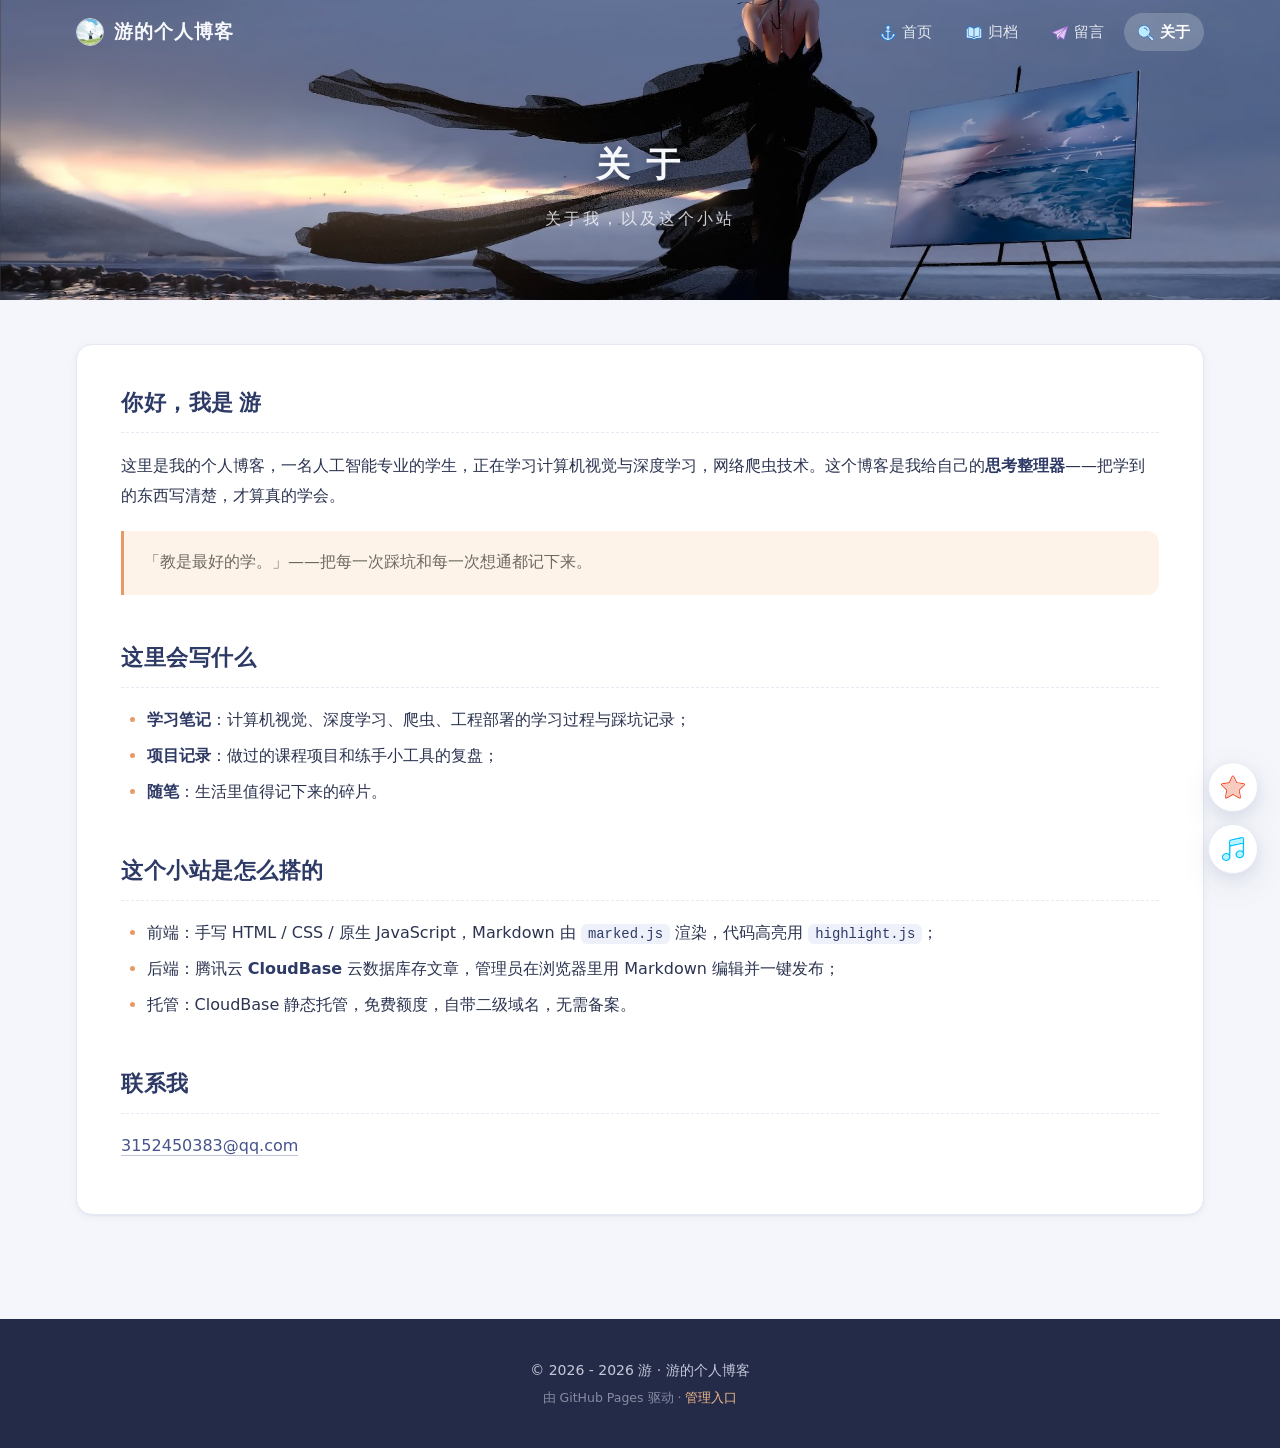
==== about.html @ ffeb5191 "切换到纯手写静态博客（CloudBase 手写版）" ====
<!DOCTYPE html>
<html lang="zh-CN">
<head>
  <meta charset="UTF-8">
  <meta name="viewport" content="width=device-width, initial-scale=1.0">
  <link rel="icon" href="assets/images/avatar.jpg" type="image/jpeg">
  <link rel="stylesheet" href="assets/css/style.css">
</head>
<body data-pagetitle="关于">

  <header class="site-nav" id="siteNav">
    <div class="nav-inner">
      <a class="brand" href="index.html">
        <img class="brand-avatar" src="assets/images/avatar.jpg" alt="">
        <span data-site="title"></span>
      </a>
      <nav class="nav-links">
        <a href="index.html" data-ico="home">首页</a>
        <a href="archive.html" data-ico="archive">归档</a>
        <a href="guestbook.html" data-ico="guestbook">留言</a>
        <a href="about.html" data-ico="about">关于</a>
      </nav>
    </div>
  </header>

  <section class="hero hero-page" data-site-bg>
    <div class="hero-mask"></div>
    <div class="hero-inner">
      <h1>关 于</h1>
      <p class="hero-subtitle">关于我，以及这个小站</p>
    </div>
  </section>

  <main class="site-shell" style="grid-template-columns: 1fr;">
    <section class="card article-card" style="padding: 38px 44px;">
      <div class="prose">
        <h2>你好，我是 <span data-site="owner"></span></h2>
        <p>这里是我的个人博客，一名人工智能专业的学生，正在学习计算机视觉与深度学习，网络爬虫技术。这个博客是我给自己的<strong>思考整理器</strong>——把学到的东西写清楚，才算真的学会。</p>
        <blockquote>
          <p>「教是最好的学。」——把每一次踩坑和每一次想通都记下来。</p>
        </blockquote>
        <h2>这里会写什么</h2>
        <ul>
          <li><strong>学习笔记</strong>：计算机视觉、深度学习、爬虫、工程部署的学习过程与踩坑记录；</li>
          <li><strong>项目记录</strong>：做过的课程项目和练手小工具的复盘；</li>
          <li><strong>随笔</strong>：生活里值得记下来的碎片。</li>
        </ul>
        <h2>这个小站是怎么搭的</h2>
        <ul>
          <li>前端：手写 HTML / CSS / 原生 JavaScript，Markdown 由 <code>marked.js</code> 渲染，代码高亮用 <code>highlight.js</code>；</li>
          <li>后端：腾讯云 <strong>CloudBase</strong> 云数据库存文章，管理员在浏览器里用 Markdown 编辑并一键发布；</li>
          <li>托管：CloudBase 静态托管，免费额度，自带二级域名，无需备案。</li>
        </ul>
        <h2>联系我</h2>
        <p><a href="mailto:3152450383@qq.com">3152450383@qq.com</a></p>
      </div>
    </section>
  </main>

  <footer class="site-footer">
    <p>© <span data-site="since"></span> - <span data-site="year"></span> <span data-site="owner"></span> · <span data-site="title"></span></p>
    <p class="footer-sub"><span data-site="footerNote"></span> · <a href="admin.html">管理入口</a></p>
  </footer>

  <script src="assets/js/config.js"></script>
  <script src="assets/js/common.js"></script>
</body>
</html>
---- assets/css/style.css ----
/* =========================================================
   游的个人博客 · 全站样式
   主题：暮色蓝紫（取自背景图：雾海、暮空、暖光）+ 暗色模式
   ========================================================= */

:root {
  --bg: #f4f6fb;
  --bg-soft: #eef1f8;
  --card: #ffffff;
  --ink: #2b3350;
  --ink-soft: #6e7896;
  --ink-faint: #a2abc7;
  --brand: #46548b;
  --brand-deep: #2e3a66;
  --accent: #e79a63;
  --accent-deep: #cf7f45;
  --accent-weak: #fdf3e8;
  --line: #e6e9f4;
  --hero-ink: #f7f8fc;
  --shadow-sm: 0 1px 2px rgba(46, 58, 102, 0.05), 0 2px 10px rgba(46, 58, 102, 0.05);
  --shadow-md: 0 4px 14px rgba(46, 58, 102, 0.08), 0 10px 34px rgba(46, 58, 102, 0.09);
  --serif: "Noto Serif SC", "Source Han Serif SC", "STZhongsong", "SimSun", Georgia, serif;
  --sans: system-ui, -apple-system, "PingFang SC", "Microsoft YaHei", "Segoe UI", sans-serif;
  --radius: 16px;
}

/* ---------------- 暗色主题 ---------------- */
html[data-theme="dark"] {
  --bg: #161a2b;
  --bg-soft: #1e2338;
  --card: #20263d;
  --ink: #dfe4f4;
  --ink-soft: #a4adc9;
  --ink-faint: #6d7694;
  --brand: #8b9cd6;
  --brand-deep: #aebcec;
  --accent: #f0a970;
  --accent-deep: #f5bd8b;
  --accent-weak: #3a2d1f;
  --line: #2c3350;
  --hero-ink: #f7f8fc;
  --shadow-sm: 0 1px 2px rgba(0, 0, 0, 0.3), 0 2px 10px rgba(0, 0, 0, 0.3);
  --shadow-md: 0 4px 14px rgba(0, 0, 0, 0.4), 0 10px 34px rgba(0, 0, 0, 0.45);
}
html[data-theme="dark"] .site-nav.solid {
  background: rgba(22, 26, 43, 0.88);
  box-shadow: 0 1px 0 var(--line), 0 6px 24px rgba(0, 0, 0, 0.35);
}
html[data-theme="dark"] .site-nav.solid .brand { color: #dfe4f4; }
html[data-theme="dark"] .site-nav.solid .nav-links a { color: #a4adc9; }
html[data-theme="dark"] .site-nav.solid .nav-links a:hover { background: var(--bg-soft); color: #fff; }
html[data-theme="dark"] .site-nav.solid .nav-links a.active { background: var(--brand); color: #fff; }
html[data-theme="dark"] input[type="text"],
html[data-theme="dark"] input[type="password"],
html[data-theme="dark"] input[type="date"],
html[data-theme="dark"] textarea,
html[data-theme="dark"] select { background: #1a1f32; color: var(--ink); }
html[data-theme="dark"] .prose code { background: #2a3152; color: #c6d0f2; }
html[data-theme="dark"] .prose th { background: #2a3152; }
html[data-theme="dark"] .editor-preview { background: #1a1f32; }
html[data-theme="dark"] .preview-head { background: #20263d; }
html[data-theme="dark"] .admin-table tr:hover td { background: #242b45; }
html[data-theme="dark"] .status-on { background: #1e332a; color: #6fcf9a; }
html[data-theme="dark"] .empty-state { background: rgba(32, 38, 61, 0.5); }
html[data-theme="dark"] .btn { background: #262d47; color: var(--ink); }
html[data-theme="dark"] .btn:hover { color: var(--brand); }
html[data-theme="dark"] .hljs { color: #d6dcf3; }

* { box-sizing: border-box; }

html { scroll-behavior: smooth; }

body {
  margin: 0;
  font-family: var(--sans);
  color: var(--ink);
  background: var(--bg);
  -webkit-font-smoothing: antialiased;
  line-height: 1.7;
}

::selection { background: #f5d9bd; color: var(--brand-deep); }

a { color: var(--brand); text-decoration: none; }
a:hover { color: var(--brand-deep); }

img { max-width: 100%; }

/* ---------------- 顶部导航 ---------------- */
.site-nav {
  position: fixed;
  top: 0; left: 0; right: 0;
  z-index: 100;
  transition: background 0.35s ease, box-shadow 0.35s ease;
}
.site-nav .nav-inner {
  max-width: 1180px;
  margin: 0 auto;
  padding: 0 26px;
  height: 64px;
  display: flex;
  align-items: center;
  justify-content: space-between;
}
.site-nav .brand {
  display: flex;
  align-items: center;
  gap: 10px;
  font-family: var(--serif);
  font-size: 19px;
  letter-spacing: 1px;
  color: var(--hero-ink);
  font-weight: 700;
}
.site-nav .brand-avatar {
  width: 28px; height: 28px;
  border-radius: 50%;
  border: 1.5px solid rgba(255, 255, 255, 0.7);
}
.site-nav .nav-links { display: flex; gap: 6px; }
.site-nav .nav-links a {
  color: rgba(247, 248, 252, 0.88);
  font-size: 14.5px;
  padding: 7px 14px;
  border-radius: 999px;
  transition: background 0.25s, color 0.25s;
  display: inline-flex;
  align-items: center;
  gap: 6px;
}
.site-nav .nav-links a .nav-ico {
  width: 16px; height: 16px;
  display: inline-block;
  flex: none;
}
.site-nav .nav-links a .nav-ico svg { width: 100%; height: 100%; display: block; }
.site-nav .nav-links a .nav-ico svg path { fill: currentColor; }
.site-nav .nav-links a:hover { background: rgba(255, 255, 255, 0.14); color: #fff; }
.site-nav .nav-links a.active { background: rgba(255, 255, 255, 0.2); color: #fff; font-weight: 600; }

.site-nav.solid {
  background: rgba(255, 255, 255, 0.86);
  backdrop-filter: blur(14px);
  -webkit-backdrop-filter: blur(14px);
  box-shadow: 0 1px 0 var(--line), 0 6px 24px rgba(46, 58, 102, 0.07);
}
.site-nav.solid .brand { color: var(--brand-deep); }
.site-nav.solid .brand-avatar { border-color: var(--line); }
.site-nav.solid .nav-links a { color: var(--ink-soft); }
.site-nav.solid .nav-links a:hover { background: var(--bg-soft); color: var(--brand-deep); }
.site-nav.solid .nav-links a.active { background: var(--brand); color: #fff; }

/* ---------------- Hero ---------------- */
.hero {
  position: relative;
  display: grid;
  place-items: center;
  background-size: cover;
  background-position: center;
  color: var(--hero-ink);
}
.hero-mask {
  position: absolute; inset: 0;
  background: linear-gradient(180deg, rgba(23, 29, 51, 0.32) 0%, rgba(23, 29, 51, 0.5) 55%, rgba(23, 29, 51, 0.74) 100%);
}
.hero > * { position: relative; }

.hero-home { min-height: 540px; height: 74vh; }
.hero-content {
  text-align: center;
  padding: 0 24px;
  animation: rise 0.9s ease both;
}
.hero-avatar {
  width: 112px; height: 112px;
  border-radius: 50%;
  border: 3px solid rgba(255, 255, 255, 0.85);
  box-shadow: 0 0 0 8px rgba(255, 255, 255, 0.14), 0 14px 34px rgba(10, 14, 32, 0.45);
  margin-bottom: 22px;
}
.hero-title {
  font-family: var(--serif);
  font-size: 46px;
  letter-spacing: 6px;
  margin: 0 0 12px;
  text-shadow: 0 2px 18px rgba(10, 14, 32, 0.5);
}
.hero-subtitle {
  margin: 0;
  font-size: 15.5px;
  letter-spacing: 3px;
  color: rgba(247, 248, 252, 0.82);
}
.hero-divider {
  width: 58px; height: 3px;
  border-radius: 3px;
  background: var(--accent);
  margin: 22px auto 16px;
}
.hero-slogan {
  margin: 0;
  font-family: var(--serif);
  font-size: 15px;
  color: rgba(247, 248, 252, 0.75);
  letter-spacing: 1px;
}
.hero-scroll {
  position: absolute;
  bottom: 26px; left: 50%;
  transform: translateX(-50%);
  width: 38px; height: 38px;
  border-radius: 50%;
  border: 1.5px solid rgba(255, 255, 255, 0.55);
  color: rgba(255, 255, 255, 0.85);
  display: grid; place-items: center;
  font-size: 15px;
  animation: bob 2.2s ease-in-out infinite;
}

/* 子页 hero */
.hero-page { min-height: 300px; padding: 96px 24px 54px; }
.hero-page .hero-inner { text-align: center; max-width: 860px; animation: rise 0.9s ease both; }
.hero-page h1 {
  font-family: var(--serif);
  font-size: 34px;
  letter-spacing: 4px;
  margin: 0 0 12px;
  text-shadow: 0 2px 14px rgba(10, 14, 32, 0.5);
}
.hero-page .hero-meta {
  display: flex;
  flex-wrap: wrap;
  gap: 8px 10px;
  justify-content: center;
  align-items: center;
  font-size: 13.5px;
  color: rgba(247, 248, 252, 0.85);
}
.hero-page .hero-meta .dot { opacity: 0.55; }
.hero-page .hero-meta .cat-chip {
  background: rgba(255, 255, 255, 0.16);
  border: 1px solid rgba(255, 255, 255, 0.25);
  color: #fff;
  padding: 2px 12px;
  border-radius: 999px;
  font-size: 12.5px;
}
.hero-page .hero-tags { display: flex; gap: 8px; justify-content: center; flex-wrap: wrap; margin-top: 10px; }
.hero-page .hero-tags .tag-chip {
  background: rgba(255, 255, 255, 0.12);
  border: 1px solid rgba(255, 255, 255, 0.22);
  color: rgba(255, 255, 255, 0.92);
}

@keyframes rise {
  from { opacity: 0; transform: translateY(18px); }
  to { opacity: 1; transform: none; }
}
@keyframes bob {
  0%, 100% { transform: translate(-50%, 0); }
  50% { transform: translate(-50%, 7px); }
}

/* ---------------- 分栏骨架 ---------------- */
.site-shell {
  max-width: 1180px;
  margin: 0 auto;
  padding: 44px 26px 84px;
  display: grid;
  grid-template-columns: 296px 1fr;
  gap: 32px;
  align-items: start;
}

/* ---------------- 侧栏 ---------------- */
.sidebar {
  position: sticky;
  top: 88px;
  display: flex;
  flex-direction: column;
  gap: 20px;
}

.card {
  background: var(--card);
  border: 1px solid var(--line);
  border-radius: var(--radius);
  box-shadow: var(--shadow-sm);
}

.profile-card { text-align: center; padding: 28px 22px 20px; }
.profile-avatar {
  width: 86px; height: 86px;
  border-radius: 50%;
  border: 3px solid #fff;
  outline: 1px solid var(--line);
  box-shadow: var(--shadow-sm);
  margin-bottom: 12px;
}
.profile-name {
  font-family: var(--serif);
  font-size: 20px;
  margin: 0 0 4px;
  letter-spacing: 2px;
}
.profile-slogan { margin: 0; color: var(--ink-soft); font-size: 13px; }
.profile-stats {
  display: grid;
  grid-template-columns: repeat(3, 1fr);
  margin-top: 18px;
  padding-top: 16px;
  border-top: 1px solid var(--line);
}
.profile-stats div { display: flex; flex-direction: column; gap: 2px; }
.profile-stats b {
  font-family: var(--serif);
  font-size: 20px;
  color: var(--brand);
}
.profile-stats span { font-size: 12px; color: var(--ink-faint); }

.side-block { padding: 20px 22px; }
.side-title {
  margin: 0 0 14px;
  font-size: 13.5px;
  letter-spacing: 3px;
  color: var(--ink-soft);
  font-weight: 600;
  display: flex;
  align-items: center;
  gap: 8px;
}
.side-title::before {
  content: "";
  width: 6px; height: 6px;
  border-radius: 50%;
  background: var(--accent);
}

.side-cats { list-style: none; margin: 0; padding: 0; }
.side-cats li { margin: 2px 0; }
.side-cats button {
  all: unset;
  cursor: pointer;
  display: flex;
  justify-content: space-between;
  align-items: center;
  width: 100%;
  padding: 7px 10px;
  border-radius: 9px;
  font-size: 14px;
  color: var(--ink);
  transition: background 0.2s, padding-left 0.2s;
}
.side-cats button:hover { background: var(--bg-soft); padding-left: 15px; }
.side-cats button.active { background: var(--brand); color: #fff; padding-left: 15px; }
.side-cats button.active .cnt { background: rgba(255, 255, 255, 0.22); color: #fff; }
.side-cats .cnt {
  font-size: 12px;
  color: var(--ink-faint);
  background: var(--bg-soft);
  border-radius: 999px;
  padding: 1px 9px;
}

.side-tags { display: flex; flex-wrap: wrap; gap: 8px; }
.side-tags button {
  all: unset;
  cursor: pointer;
  font-size: 12.5px;
  color: var(--ink-soft);
  background: var(--bg-soft);
  padding: 3px 11px;
  border-radius: 999px;
  transition: all 0.2s;
}
.side-tags button:hover { background: var(--accent-weak); color: var(--accent-deep); }
.side-tags button.active { background: var(--accent); color: #fff; }

.side-recent { list-style: none; margin: 0; padding: 0; }
.side-recent li { padding: 7px 0; border-bottom: 1px dashed var(--line); }
.side-recent li:last-child { border-bottom: none; }
.side-recent a {
  display: block;
  font-size: 13.5px;
  color: var(--ink);
  overflow: hidden;
  text-overflow: ellipsis;
  white-space: nowrap;
}
.side-recent a:hover { color: var(--brand); }
.side-recent time { font-size: 12px; color: var(--ink-faint); }

/* ---------------- 内容区：文章卡片 ---------------- */
.content { min-width: 0; }

.filter-bar { display: flex; flex-wrap: wrap; gap: 9px; margin-bottom: 22px; }
.filter-bar button {
  all: unset;
  cursor: pointer;
  font-size: 13.5px;
  color: var(--ink-soft);
  background: var(--card);
  border: 1px solid var(--line);
  padding: 6px 16px;
  border-radius: 999px;
  box-shadow: var(--shadow-sm);
  transition: all 0.2s;
}
.filter-bar button:hover { color: var(--brand); border-color: var(--brand); }
.filter-bar button.active { background: var(--brand); border-color: var(--brand); color: #fff; }

.post-list { display: flex; flex-direction: column; gap: 20px; }

.post-card {
  background: var(--card);
  border: 1px solid var(--line);
  border-radius: var(--radius);
  box-shadow: var(--shadow-sm);
  padding: 24px 28px;
  transition: transform 0.25s ease, box-shadow 0.25s ease;
}
.post-card:hover { transform: translateY(-3px); box-shadow: var(--shadow-md); }

.post-meta {
  display: flex;
  align-items: center;
  flex-wrap: wrap;
  gap: 8px;
  font-size: 12.5px;
  color: var(--ink-faint);
}
.post-meta .dot { opacity: 0.6; }
.cat-chip {
  background: var(--accent-weak);
  color: var(--accent-deep);
  padding: 1px 11px;
  border-radius: 999px;
  font-size: 12px;
}
.post-title {
  font-family: var(--serif);
  font-size: 21px;
  margin: 10px 0 8px;
  letter-spacing: 0.5px;
}
.post-title a {
  color: var(--ink);
  background-image: linear-gradient(var(--accent), var(--accent));
  background-repeat: no-repeat;
  background-position: 0 100%;
  background-size: 0 2px;
  transition: background-size 0.3s, color 0.3s;
  padding-bottom: 2px;
}
.post-card:hover .post-title a { color: var(--brand-deep); background-size: 100% 2px; }
.post-summary {
  margin: 0 0 14px;
  color: var(--ink-soft);
  font-size: 14.5px;
  display: -webkit-box;
  -webkit-line-clamp: 2;
  -webkit-box-orient: vertical;
  overflow: hidden;
}
.post-foot { display: flex; justify-content: space-between; align-items: center; gap: 12px; flex-wrap: wrap; }
.post-tags { display: flex; flex-wrap: wrap; gap: 8px; }
.tag-chip {
  font-size: 12px;
  color: var(--ink-soft);
  background: var(--bg-soft);
  padding: 2px 10px;
  border-radius: 999px;
}
.tag-chip:hover { background: var(--accent-weak); color: var(--accent-deep); }
.read-more {
  font-size: 13.5px;
  color: var(--accent-deep);
  white-space: nowrap;
}
.read-more:hover { color: var(--accent); }

.empty-state {
  border: 1.5px dashed var(--line);
  border-radius: var(--radius);
  padding: 60px 20px;
  text-align: center;
  color: var(--ink-soft);
  background: rgba(255, 255, 255, 0.6);
}
.empty-hint { font-size: 13px; color: var(--ink-faint); }

.data-source { text-align: center; color: var(--ink-faint); font-size: 12.5px; margin-top: 18px; }

/* ---------------- 文章页 ---------------- */
.shell-article {
  max-width: 1180px;
  margin: 0 auto;
  padding: 40px 26px 84px;
  display: grid;
  grid-template-columns: 1fr 256px;
  gap: 32px;
  align-items: start;
}
.article-card { padding: 38px 44px 34px; min-width: 0; }

.prose { line-height: 1.9; color: var(--ink); overflow-wrap: break-word; }
.prose > *:first-child { margin-top: 0; }
.prose h1, .prose h2, .prose h3, .prose h4 {
  font-family: var(--serif);
  letter-spacing: 0.5px;
  color: var(--brand-deep);
  scroll-margin-top: 92px;
}
.prose h1 { font-size: 26px; margin: 1.6em 0 0.8em; }
.prose h2 {
  font-size: 21.5px;
  margin: 2em 0 0.8em;
  padding-bottom: 0.4em;
  border-bottom: 1px dashed var(--line);
}
.prose h3 { font-size: 18px; margin: 1.6em 0 0.6em; }
.prose h3::before {
  content: "";
  display: inline-block;
  width: 5px; height: 15px;
  border-radius: 3px;
  background: var(--accent);
  margin-right: 10px;
  vertical-align: -2px;
}
.prose p { margin: 0.9em 0; }
.prose ul, .prose ol { padding-left: 1.6em; margin: 0.9em 0; }
.prose li { margin: 0.35em 0; }
.prose li::marker { color: var(--accent); }
.prose blockquote {
  margin: 1.2em 0;
  padding: 12px 20px;
  background: var(--accent-weak);
  border-left: 3px solid var(--accent);
  border-radius: 0 12px 12px 0;
  color: #6d6a63;
}
.prose blockquote p { margin: 0.3em 0; }
.prose code {
  background: #eef1fa;
  color: var(--brand-deep);
  padding: 2px 7px;
  border-radius: 6px;
  font-size: 0.87em;
  font-family: "JetBrains Mono", Consolas, "Courier New", monospace;
}
.prose pre {
  background: #252c49;
  border-radius: 12px;
  padding: 18px 20px;
  overflow: auto;
  margin: 1.3em 0;
  box-shadow: var(--shadow-sm);
}
.prose pre code {
  background: transparent;
  color: #d6dcf3;
  padding: 0;
  font-size: 13.5px;
  line-height: 1.75;
}
.prose .table-wrap { overflow: auto; margin: 1.3em 0; border-radius: 10px; border: 1px solid var(--line); }
.prose table { border-collapse: collapse; width: 100%; font-size: 14px; }
.prose th {
  background: #f2f4fb;
  color: var(--brand-deep);
  text-align: left;
  padding: 10px 14px;
  border-bottom: 1px solid var(--line);
  white-space: nowrap;
}
.prose td { padding: 9px 14px; border-bottom: 1px solid var(--line); }
.prose tr:last-child td { border-bottom: none; }
.prose img { border-radius: 10px; margin: 0.6em 0; box-shadow: var(--shadow-sm); }
.prose hr { border: none; height: 1px; background: var(--line); margin: 2.2em 0; }
.prose a { border-bottom: 1px solid rgba(70, 84, 139, 0.35); }
.prose strong { color: var(--brand-deep); }

/* 代码高亮（暮色主题） */
.hljs { color: #d6dcf3; background: transparent; }
.hljs-comment, .hljs-quote { color: #7683ad; font-style: italic; }
.hljs-keyword, .hljs-selector-tag, .hljs-selector-id { color: #c792ea; }
.hljs-string, .hljs-regexp, .hljs-addition { color: #b5d99c; }
.hljs-number, .hljs-literal, .hljs-meta { color: #f0a97e; }
.hljs-title, .hljs-name, .hljs-section, .hljs-type { color: #8ab4ff; }
.hljs-attr, .hljs-attribute, .hljs-variable, .hljs-template-variable, .hljs-selector-class { color: #ffd28a; }
.hljs-built_in, .hljs-builtin-name, .hljs-symbol { color: #86d3c8; }
.hljs-deletion { color: #ff8f8f; }

/* 目录 */
.toc-sidebar { position: sticky; top: 88px; }
.toc { padding: 18px 14px; max-height: calc(100vh - 200px); overflow: auto; }
.toc-title {
  font-size: 13px;
  letter-spacing: 3px;
  color: var(--ink-soft);
  margin: 0 0 10px;
  font-weight: 600;
}
.toc a {
  display: block;
  font-size: 13px;
  color: var(--ink-soft);
  padding: 5px 10px;
  border-left: 2px solid transparent;
  transition: all 0.2s;
}
.toc a.lv3 { padding-left: 24px; }
.toc a:hover { color: var(--brand); }
.toc a.active {
  color: var(--brand-deep);
  border-left-color: var(--accent);
  background: linear-gradient(90deg, var(--accent-weak), transparent);
  font-weight: 600;
}

/* 上一篇 / 下一篇 */
.post-nav {
  display: grid;
  grid-template-columns: 1fr 1fr;
  gap: 14px;
  margin-top: 30px;
  padding-top: 24px;
  border-top: 1px solid var(--line);
}
.post-nav a {
  border: 1px solid var(--line);
  border-radius: 12px;
  padding: 12px 16px;
  font-size: 13.5px;
  color: var(--ink-soft);
  transition: all 0.2s;
  overflow: hidden;
  text-overflow: ellipsis;
  white-space: nowrap;
}
.post-nav a:hover { border-color: var(--brand); color: var(--brand-deep); box-shadow: var(--shadow-sm); }
.post-nav a .dir { display: block; font-size: 12px; color: var(--ink-faint); margin-bottom: 3px; }
.post-nav a.next { text-align: right; }

/* ---------------- 归档页 ---------------- */
.timeline { position: relative; padding-left: 26px; }
.timeline::before {
  content: "";
  position: absolute;
  left: 6px; top: 8px; bottom: 8px;
  width: 2px;
  background: linear-gradient(var(--accent), var(--line));
  border-radius: 2px;
}
.timeline-year {
  font-family: var(--serif);
  font-size: 24px;
  color: var(--brand-deep);
  margin: 34px 0 14px;
  display: flex;
  align-items: center;
  gap: 10px;
}
.timeline-year::before {
  content: "";
  width: 10px; height: 10px;
  border-radius: 50%;
  background: var(--accent);
  box-shadow: 0 0 0 4px var(--accent-weak);
}
.timeline-year .y-cnt { font-size: 13px; color: var(--ink-faint); font-family: var(--sans); }
.tl-item {
  position: relative;
  padding: 9px 0 9px 6px;
  display: flex;
  align-items: baseline;
  gap: 16px;
}
.tl-item::before {
  content: "";
  position: absolute;
  left: -25px; top: 50%;
  transform: translateY(-50%);
  width: 7px; height: 7px;
  border-radius: 50%;
  background: #c9d1ea;
  transition: background 0.2s;
}
.tl-item:hover::before { background: var(--accent); }
.tl-item time { font-size: 13px; color: var(--ink-faint); min-width: 86px; }
.tl-item a {
  color: var(--ink);
  font-size: 15px;
  overflow: hidden;
  text-overflow: ellipsis;
  white-space: nowrap;
}
.tl-item a:hover { color: var(--brand); }

/* ---------------- 页脚 ---------------- */
.site-footer {
  background: #242b49;
  color: rgba(233, 236, 248, 0.82);
  text-align: center;
  padding: 36px 20px;
  font-size: 14px;
  margin-top: 20px;
}
.site-footer p { margin: 4px 0; }
.site-footer a { color: #f0b98a; }
.site-footer a:hover { color: #ffd7ae; }
.footer-sub { font-size: 12.5px; color: rgba(233, 236, 248, 0.5); }

/* ---------------- 管理后台 ---------------- */
.gate-card { max-width: 430px; margin: 64px auto; padding: 34px 34px 30px; }
.gate-card h2 { font-family: var(--serif); margin: 0 0 6px; }
.gate-hint { color: var(--ink-soft); font-size: 13.5px; margin: 0 0 20px; }
.gate-card label, .editor-form label, .editor-actions-label { display: block; font-size: 13px; color: var(--ink-soft); margin: 12px 0 4px; }

input[type="text"], input[type="password"], input[type="date"], textarea, select {
  width: 100%;
  padding: 10px 13px;
  border: 1px solid var(--line);
  border-radius: 10px;
  font-size: 14px;
  font-family: var(--sans);
  color: var(--ink);
  background: #fbfcff;
  transition: border 0.2s, box-shadow 0.2s;
}
input:focus, textarea:focus {
  outline: none;
  border-color: var(--brand);
  box-shadow: 0 0 0 3px rgba(70, 84, 139, 0.12);
}
textarea { resize: vertical; line-height: 1.7; }

.btn {
  all: unset;
  cursor: pointer;
  display: inline-flex;
  align-items: center;
  justify-content: center;
  gap: 6px;
  padding: 9px 20px;
  font-size: 14px;
  border-radius: 10px;
  border: 1px solid var(--line);
  background: #fff;
  color: var(--ink);
  transition: all 0.2s;
}
.btn:hover { border-color: var(--brand); color: var(--brand); }
.btn:disabled { opacity: 0.55; cursor: not-allowed; }
.btn-primary { background: var(--brand); border-color: var(--brand); color: #fff; box-shadow: 0 4px 12px rgba(70, 84, 139, 0.3); }
.btn-primary:hover { background: var(--brand-deep); color: #fff; }
.btn-ghost { border-color: transparent; background: transparent; color: var(--ink-soft); }
.btn-ghost:hover { color: var(--brand); }
.btn-sm { padding: 4px 12px; font-size: 12.5px; border-radius: 8px; }
.btn-danger:hover { border-color: #c2543e; color: #c2543e; background: #fdf1ee; }

.form-error { color: #c2543e; font-size: 13px; margin: 8px 0 0; }

.admin-shell { display: block; }
.admin-toolbar {
  display: flex;
  justify-content: space-between;
  align-items: center;
  gap: 14px;
  padding: 20px 26px;
  margin-bottom: 22px;
  flex-wrap: wrap;
}
.admin-toolbar h2 { font-family: var(--serif); margin: 0; font-size: 21px; }
.admin-toolbar .muted { margin: 2px 0 0; }
.toolbar-actions { display: flex; gap: 10px; }

.editor-card { padding: 26px 28px; margin-bottom: 22px; }
.editor-card h3, .table-card h3 { margin: 0 0 8px; font-family: var(--serif); font-size: 17px; }
.editor-grid {
  display: grid;
  grid-template-columns: 1fr 1fr;
  gap: 22px;
  margin-bottom: 14px;
}
.editor-form { min-width: 0; }
.row2 { display: grid; grid-template-columns: 1fr 1fr; gap: 12px; }
.check { display: flex !important; align-items: center; gap: 8px; margin-top: 16px !important; }
.check input { width: auto; }
.editor-preview {
  border: 1px dashed var(--line);
  border-radius: 12px;
  background: #fafbfe;
  overflow: hidden;
  display: flex;
  flex-direction: column;
}
.preview-head {
  font-size: 12.5px;
  letter-spacing: 2px;
  color: var(--ink-faint);
  padding: 8px 16px;
  border-bottom: 1px dashed var(--line);
  background: #fff;
}
.preview-prose { padding: 14px 18px; overflow: auto; max-height: 430px; flex: 1; font-size: 14px; }
.editor-actions { display: flex; align-items: center; gap: 12px; margin-top: 14px; flex-wrap: wrap; }
.muted { color: var(--ink-faint); font-size: 13px; }

.table-card { padding: 24px 26px; }
.admin-table { width: 100%; border-collapse: collapse; font-size: 13.5px; }
.admin-table th {
  text-align: left;
  color: var(--ink-faint);
  font-weight: 500;
  padding: 9px 10px;
  border-bottom: 1px solid var(--line);
  white-space: nowrap;
}
.admin-table td { padding: 10px; border-bottom: 1px solid var(--line); vertical-align: middle; }
.admin-table tr:hover td { background: #fafbfe; }
.admin-table .t-title { max-width: 320px; overflow: hidden; text-overflow: ellipsis; white-space: nowrap; font-weight: 600; }
.status-pill {
  font-size: 12px;
  padding: 2px 10px;
  border-radius: 999px;
  white-space: nowrap;
}
.status-on { background: #e8f3ec; color: #337a52; }
.status-off { background: var(--bg-soft); color: var(--ink-faint); }
.row-actions { display: flex; gap: 6px; flex-wrap: wrap; }

/* ---------------- 404 ---------------- */
.notfound { min-height: 100vh; display: grid; place-items: center; text-align: center; padding: 30px; }
.notfound .code {
  font-family: var(--serif);
  font-size: 90px;
  color: var(--brand);
  letter-spacing: 8px;
  margin: 0;
}
.notfound p { color: var(--ink-soft); }

/* ---------------- 滚动显现 ---------------- */
.reveal { opacity: 0; transform: translateY(16px); transition: opacity 0.6s ease, transform 0.6s ease; }
.reveal.in { opacity: 1; transform: none; }

/* ---------------- 细节 ---------------- */
.prose pre::-webkit-scrollbar, .table-wrap::-webkit-scrollbar, .toc::-webkit-scrollbar { height: 8px; width: 8px; }
.prose pre::-webkit-scrollbar-thumb, .table-wrap::-webkit-scrollbar-thumb, .toc::-webkit-scrollbar-thumb {
  background: rgba(120, 132, 173, 0.35);
  border-radius: 8px;
}

/* ---------------- 响应式 ---------------- */
@media (max-width: 1080px) {
  .shell-article { grid-template-columns: 1fr; }
  .toc-sidebar { display: none; }
}
@media (max-width: 920px) {
  .site-shell { grid-template-columns: 1fr; padding-top: 28px; }
  .sidebar { position: static; display: grid; grid-template-columns: repeat(auto-fit, minmax(250px, 1fr)); }
  .hero-home { min-height: 440px; height: 64vh; }
  .hero-title { font-size: 32px; letter-spacing: 3px; }
  .hero-page { min-height: 250px; padding: 90px 20px 40px; }
  .hero-page h1 { font-size: 26px; }
  .article-card { padding: 26px 20px; }
  .editor-grid { grid-template-columns: 1fr; }
  .post-nav { grid-template-columns: 1fr; }
  .post-card { padding: 20px 18px; }
  .nav-inner { padding: 0 16px; }
}

/* ---------------- 全局浮动按钮（右下角） ---------------- */
.global-fabs {
  position: fixed;
  right: 22px;
  bottom: 26px;
  z-index: 90;
  display: flex;
  flex-direction: column;
  gap: 12px;
}
.fab {
  all: unset;
  cursor: pointer;
  width: 48px; height: 48px;
  border-radius: 50%;
  background: var(--card);
  border: 1px solid var(--line);
  box-shadow: var(--shadow-md);
  display: grid;
  place-items: center;
  transition: transform 0.2s, box-shadow 0.2s;
}
.fab:hover { transform: translateY(-2px); box-shadow: 0 8px 22px rgba(46, 58, 102, 0.22); }
.fab img {
  width: 24px; height: 24px;
  display: block;
  pointer-events: none;
}
/* 音乐按钮播放态：脉动 */
.fab.fab-playing { animation: fabPulse 1.6s ease-in-out infinite; }
@keyframes fabPulse {
  0%, 100% { box-shadow: 0 0 0 0 rgba(231, 154, 99, 0.45); }
  50% { box-shadow: 0 0 0 10px rgba(231, 154, 99, 0); }
}

/* ---------------- 留言板 ---------------- */
.gb-shell {
  max-width: 820px;
  margin: 0 auto;
  padding: 40px 26px 84px;
}
.gb-card { padding: 30px 34px; margin-bottom: 24px; }
.gb-card h2 { font-family: var(--serif); margin: 0 0 6px; font-size: 20px; }
.gb-hint { color: var(--ink-soft); font-size: 13.5px; margin: 0 0 18px; }
.gb-form label { display: block; font-size: 13px; color: var(--ink-soft); margin: 12px 0 4px; }
.gb-actions { display: flex; align-items: center; gap: 12px; margin-top: 16px; }
.gb-list { list-style: none; margin: 0; padding: 0; }
.gb-item { padding: 18px 4px; border-bottom: 1px dashed var(--line); }
.gb-item:last-child { border-bottom: none; }
.gb-item-head { display: flex; align-items: center; gap: 10px; flex-wrap: wrap; }
.gb-avatar {
  width: 40px; height: 40px;
  border-radius: 50%;
  border: 1px solid var(--line);
  flex: none;
}
.gb-name { font-weight: 600; font-size: 14.5px; color: var(--brand-deep); }
.gb-time { font-size: 12px; color: var(--ink-faint); margin-left: auto; }
.gb-text { margin: 10px 0 0; font-size: 14.5px; color: var(--ink); line-height: 1.8; word-break: break-word; white-space: pre-wrap; }
.gb-empty { color: var(--ink-faint); text-align: center; padding: 30px 0; }
.gb-meta { text-align: center; color: var(--ink-faint); font-size: 12.5px; margin-top: 8px; }

/* 透明度可调：留言列表卡片 */
.gb-card.glass {
  background: var(--card);
  backdrop-filter: blur(6px);
  -webkit-backdrop-filter: blur(6px);
}

/* =========================================================
   手机端适配（≤600px）
   ========================================================= */
@media (max-width: 600px) {
  /* 全局：防止任何横向溢出 */
  html, body { max-width: 100%; overflow-x: hidden; }

  /* 顶部导航：站名缩小，链接只显示图标 + 缩小内边距 */
  .site-nav .nav-inner {
    height: 56px;
    padding: 0 12px;
    gap: 6px;
  }
  .site-nav .brand {
    font-size: 16px;
    letter-spacing: 0;
    gap: 7px;
    min-width: 0;
    white-space: nowrap;
  }
  .site-nav .brand span {
    overflow: hidden;
    text-overflow: ellipsis;
    max-width: 110px;
  }
  .site-nav .brand-avatar { width: 26px; height: 26px; }
  .site-nav .nav-links { gap: 2px; }
  .site-nav .nav-links a {
    font-size: 13px;
    padding: 6px 9px;
    gap: 4px;
    flex: none;
  }
  .site-nav .nav-links a .nav-ico { width: 15px; height: 15px; }

  /* Hero 大标题：缩小字号与字距，避免横向撑破 */
  .hero-home { min-height: 420px; height: 62vh; }
  .hero-title {
    font-size: 30px;
    letter-spacing: 3px;
    line-height: 1.25;
    word-break: break-all;
  }
  .hero-subtitle { font-size: 13.5px; letter-spacing: 2px; }
  .hero-avatar { width: 88px; height: 88px; margin-bottom: 16px; }
  .hero-page { min-height: 220px; padding: 84px 16px 34px; }
  .hero-page h1 { font-size: 24px; letter-spacing: 2px; }

  /* 主容器与卡片 */
  .site-shell { padding: 24px 14px 60px; }
  .shell-article { padding: 24px 14px 60px; }
  .gb-shell { padding: 24px 14px 60px; }
  .article-card { padding: 22px 16px; }
  .post-card { padding: 18px 15px; }
  .gb-card { padding: 22px 16px; }
  .profile-card { padding: 22px 16px 16px; }

  /* 文章标题（卡片内） */
  .post-title { font-size: 18px; }

  /* 正文：标题缩小，代码/表格可滚动，长词可换行 */
  .prose { font-size: 15px; }
  .prose h1 { font-size: 22px; }
  .prose h2 { font-size: 19px; }
  .prose h3 { font-size: 16.5px; }
  .prose pre { padding: 14px 14px; font-size: 13px; }
  .prose pre code { font-size: 12.5px; white-space: pre; }
  .prose table { font-size: 13px; }
  .prose th, .prose td { padding: 8px 10px; }
  .prose img { border-radius: 8px; }

  /* 上一篇/下一篇 */
  .post-nav { gap: 10px; }

  /* 归档页时间线 */
  .timeline { padding-left: 20px; }
  .tl-item { gap: 10px; }
  .tl-item time { min-width: 72px; font-size: 12px; }
  .tl-item a { font-size: 14px; }

  /* 管理后台：表格可横向滚动 */
  .table-card { padding: 16px 12px; overflow-x: auto; }
  .admin-table { min-width: 560px; }
  .admin-toolbar { padding: 16px 14px; flex-direction: column; align-items: flex-start; }
  .editor-card { padding: 18px 15px; }
  .row2 { grid-template-columns: 1fr; }
  .editor-actions { flex-wrap: wrap; }

  /* 全局浮动按钮：缩小，避免遮挡内容 */
  .global-fabs { right: 14px; bottom: 18px; gap: 10px; }
  .fab { width: 42px; height: 42px; }
  .fab img { width: 21px; height: 21px; }

  /* 留言板 */
  .gb-item-head { gap: 8px; }
  .gb-time { margin-left: 0; }

  /* 页脚 */
  .site-footer { padding: 26px 16px; font-size: 13px; }
}

/* 更小屏（≤400px，如老款小屏机） */
@media (max-width: 400px) {
  .site-nav .brand { font-size: 15px; }
  .site-nav .brand span { max-width: 78px; }
  .site-nav .nav-links a { font-size: 12px; padding: 5px 7px; }
  .hero-title { font-size: 26px; letter-spacing: 2px; }
  .hero-avatar { width: 76px; height: 76px; }
  .prose { font-size: 14.5px; }
  .post-title { font-size: 17px; }
}
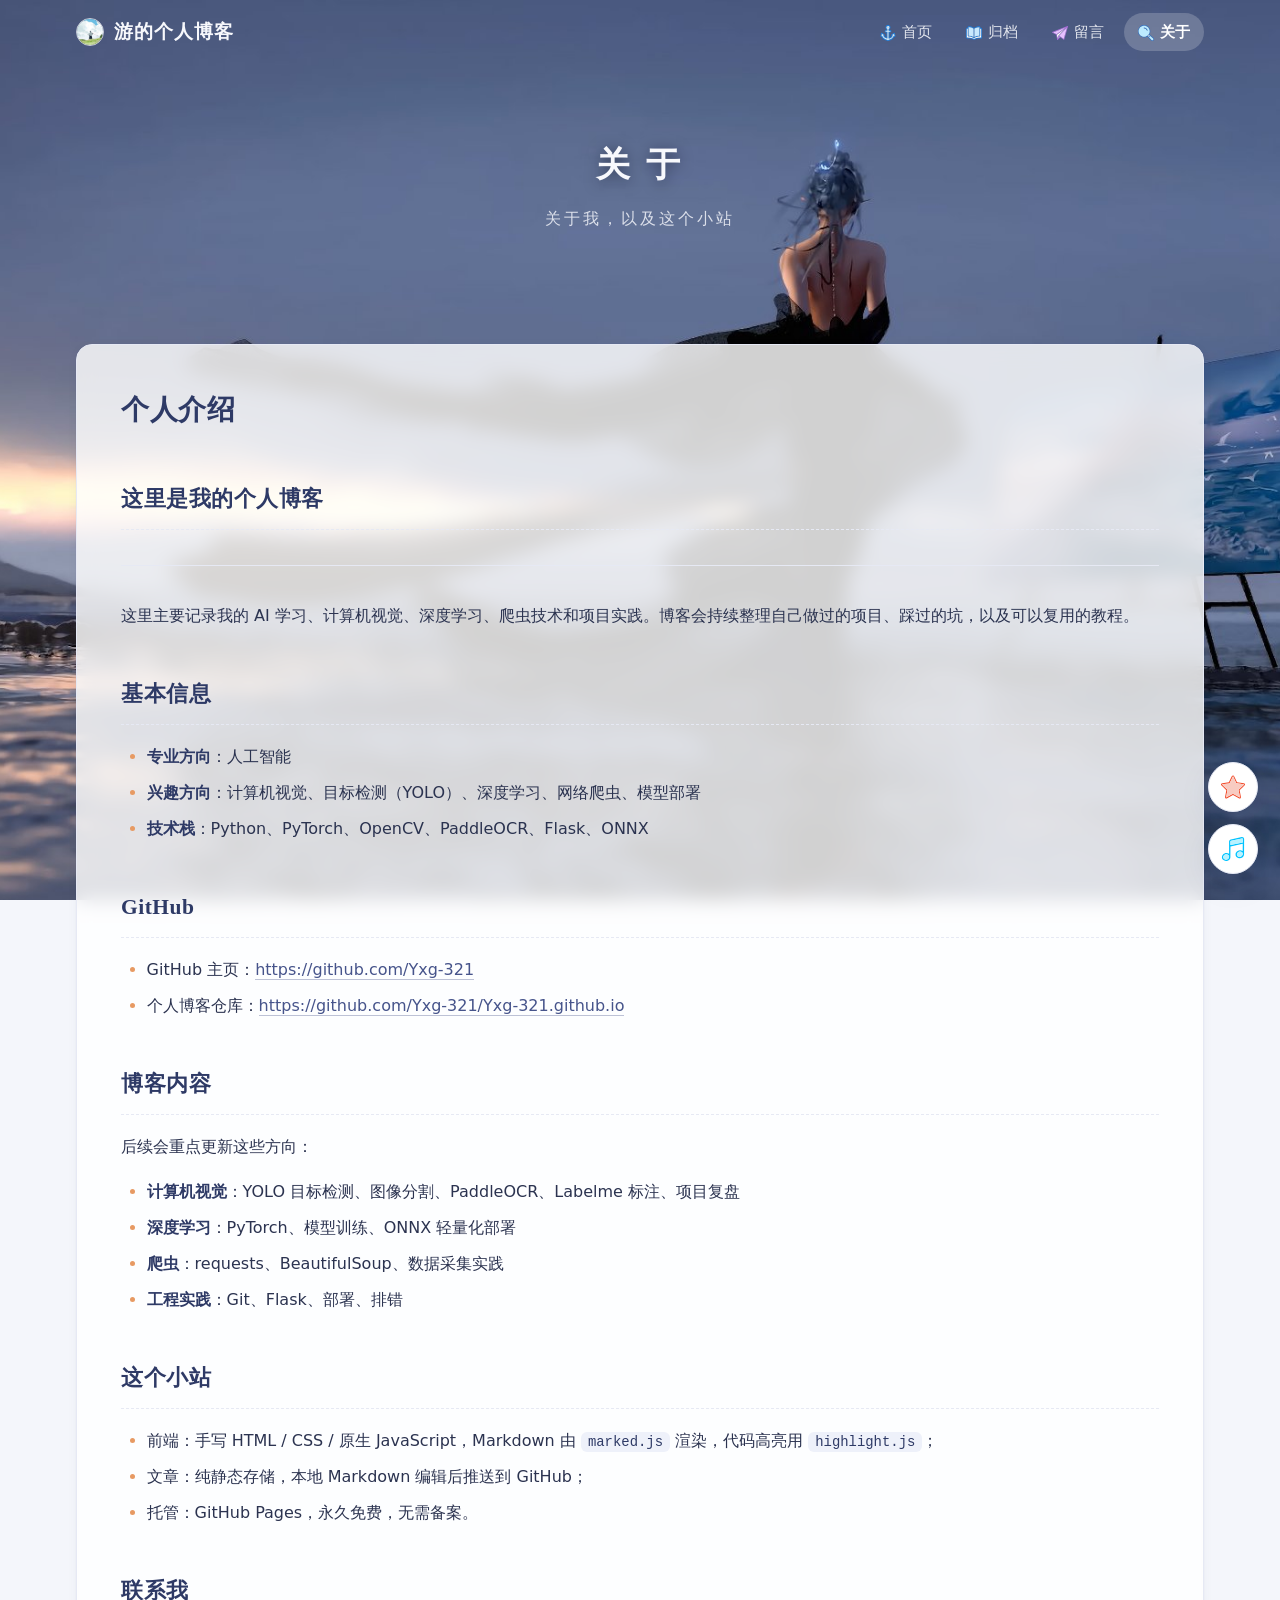
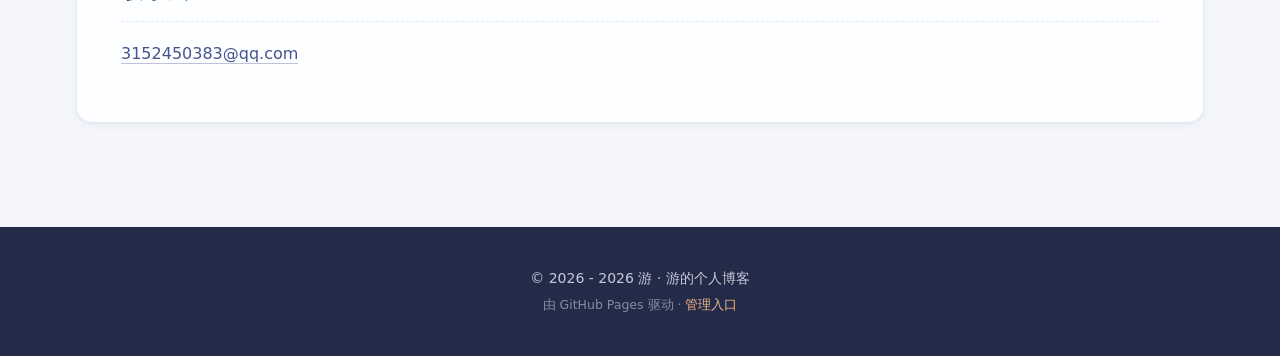
==== commit 3f8ec1d9: "关于页改版 + 音乐播放器优化 + 删除两首歌" ====
--- a/about.html
+++ b/about.html
@@ -34,23 +34,40 @@
   <main class="site-shell" style="grid-template-columns: 1fr;">
     <section class="card article-card" style="padding: 38px 44px;">
       <div class="prose">
-        <h2>你好，我是 <span data-site="owner"></span></h2>
-        <p>这里是我的个人博客，一名人工智能专业的学生，正在学习计算机视觉与深度学习，网络爬虫技术。这个博客是我给自己的<strong>思考整理器</strong>——把学到的东西写清楚，才算真的学会。</p>
-        <blockquote>
-          <p>「教是最好的学。」——把每一次踩坑和每一次想通都记下来。</p>
-        </blockquote>
-        <h2>这里会写什么</h2>
+        <h1 style="font-size:28px;">个人介绍</h1>
+        <h2>这里是我的个人博客</h2>
+        <hr>
+        <p>这里主要记录我的 AI 学习、计算机视觉、深度学习、爬虫技术和项目实践。博客会持续整理自己做过的项目、踩过的坑，以及可以复用的教程。</p>
+
+        <h2>基本信息</h2>
         <ul>
-          <li><strong>学习笔记</strong>：计算机视觉、深度学习、爬虫、工程部署的学习过程与踩坑记录；</li>
-          <li><strong>项目记录</strong>：做过的课程项目和练手小工具的复盘；</li>
-          <li><strong>随笔</strong>：生活里值得记下来的碎片。</li>
+          <li><strong>专业方向</strong>：人工智能</li>
+          <li><strong>兴趣方向</strong>：计算机视觉、目标检测（YOLO）、深度学习、网络爬虫、模型部署</li>
+          <li><strong>技术栈</strong>：Python、PyTorch、OpenCV、PaddleOCR、Flask、ONNX</li>
         </ul>
-        <h2>这个小站是怎么搭的</h2>
+
+        <h2>GitHub</h2>
+        <ul>
+          <li>GitHub 主页：<a href="https://github.com/Yxg-321" target="_blank">https://github.com/Yxg-321</a></li>
+          <li>个人博客仓库：<a href="https://github.com/Yxg-321/Yxg-321.github.io" target="_blank">https://github.com/Yxg-321/Yxg-321.github.io</a></li>
+        </ul>
+
+        <h2>博客内容</h2>
+        <p>后续会重点更新这些方向：</p>
+        <ul>
+          <li><strong>计算机视觉</strong>：YOLO 目标检测、图像分割、PaddleOCR、Labelme 标注、项目复盘</li>
+          <li><strong>深度学习</strong>：PyTorch、模型训练、ONNX 轻量化部署</li>
+          <li><strong>爬虫</strong>：requests、BeautifulSoup、数据采集实践</li>
+          <li><strong>工程实践</strong>：Git、Flask、部署、排错</li>
+        </ul>
+
+        <h2>这个小站</h2>
         <ul>
           <li>前端：手写 HTML / CSS / 原生 JavaScript，Markdown 由 <code>marked.js</code> 渲染，代码高亮用 <code>highlight.js</code>；</li>
-          <li>后端：腾讯云 <strong>CloudBase</strong> 云数据库存文章，管理员在浏览器里用 Markdown 编辑并一键发布；</li>
-          <li>托管：CloudBase 静态托管，免费额度，自带二级域名，无需备案。</li>
+          <li>文章：纯静态存储，本地 Markdown 编辑后推送到 GitHub；</li>
+          <li>托管：GitHub Pages，永久免费，无需备案。</li>
         </ul>
+
         <h2>联系我</h2>
         <p><a href="mailto:3152450383@qq.com">3152450383@qq.com</a></p>
       </div>
--- a/assets/css/style.css
+++ b/assets/css/style.css
@@ -65,6 +65,15 @@
 html[data-theme="dark"] .btn { background: #262d47; color: var(--ink); }
 html[data-theme="dark"] .btn:hover { color: var(--brand); }
 html[data-theme="dark"] .hljs { color: #d6dcf3; }
+html[data-theme="dark"] .card {
+  background: rgba(32, 38, 61, 0.82);
+  backdrop-filter: blur(10px);
+  -webkit-backdrop-filter: blur(10px);
+}
+html[data-theme="dark"] body {
+  /* 暗色模式下压暗背景图，保证前景可读 */
+  background-image: linear-gradient(rgba(22, 26, 43, 0.72), rgba(22, 26, 43, 0.72)), url("../images/bg.jpg");
+}
 
 * { box-sizing: border-box; }
 
@@ -74,9 +83,14 @@
   margin: 0;
   font-family: var(--sans);
   color: var(--ink);
-  background: var(--bg);
   -webkit-font-smoothing: antialiased;
   line-height: 1.7;
+  /* 全局唯一背景图：固定铺满，滚动不重叠 */
+  background-image: url("../images/bg.jpg");
+  background-size: cover;
+  background-position: center 18%;
+  background-attachment: fixed;
+  background-color: var(--bg);
 }
 
 ::selection { background: #f5d9bd; color: var(--brand-deep); }
@@ -218,7 +232,12 @@
 }
 
 /* 子页 hero */
-.hero-page { min-height: 300px; padding: 96px 24px 54px; }
+.hero-page {
+  min-height: 300px;
+  padding: 96px 24px 54px;
+  /* 竖构图背景图：cover 会裁切，改用 top 定位，优先显示图片上部（避免只露下半身） */
+  background-position: center 18%;
+}
 .hero-page .hero-inner { text-align: center; max-width: 860px; animation: rise 0.9s ease both; }
 .hero-page h1 {
   font-family: var(--serif);
@@ -282,7 +301,9 @@
 }
 
 .card {
-  background: var(--card);
+  background: rgba(255, 255, 255, 0.82);
+  backdrop-filter: blur(10px);
+  -webkit-backdrop-filter: blur(10px);
   border: 1px solid var(--line);
   border-radius: var(--radius);
   box-shadow: var(--shadow-sm);
@@ -1053,3 +1074,109 @@
   .prose { font-size: 14.5px; }
   .post-title { font-size: 17px; }
 }
+
+/* ---------------- 音乐面板 ---------------- */
+.music-panel {
+  position: fixed;
+  right: 22px;
+  bottom: 140px;
+  z-index: 95;
+  width: 240px;
+  background: rgba(255, 255, 255, 0.92);
+  backdrop-filter: blur(14px);
+  -webkit-backdrop-filter: blur(14px);
+  border: 1px solid var(--line);
+  border-radius: 14px;
+  box-shadow: var(--shadow-md);
+  padding: 12px;
+  transform: translateY(12px);
+  opacity: 0;
+  pointer-events: none;
+  transition: opacity 0.25s, transform 0.25s;
+}
+.music-panel.show {
+  transform: translateY(0);
+  opacity: 1;
+  pointer-events: auto;
+}
+.music-panel-head {
+  display: flex;
+  align-items: center;
+  justify-content: space-between;
+  margin-bottom: 8px;
+  padding: 0 4px;
+}
+.music-panel-title {
+  font-size: 14px;
+  font-weight: 600;
+  color: var(--brand-deep);
+  letter-spacing: 2px;
+}
+.music-close {
+  all: unset;
+  cursor: pointer;
+  font-size: 18px;
+  line-height: 1;
+  color: var(--ink-soft);
+  padding: 2px 6px;
+}
+.music-close:hover { color: var(--brand); }
+.music-list {
+  list-style: none;
+  margin: 0;
+  padding: 0;
+  max-height: 200px;
+  overflow-y: auto;
+}
+.music-item {
+  padding: 8px 10px;
+  border-radius: 8px;
+  cursor: pointer;
+  font-size: 13.5px;
+  color: var(--ink);
+  overflow: hidden;
+  text-overflow: ellipsis;
+  white-space: nowrap;
+  transition: background 0.2s;
+}
+.music-item:hover { background: var(--bg-soft); }
+.music-item.active {
+  background: var(--accent-weak);
+  color: var(--accent-deep);
+  font-weight: 600;
+}
+.music-ctrl {
+  display: flex;
+  justify-content: center;
+  gap: 16px;
+  margin-top: 10px;
+  padding-top: 10px;
+  border-top: 1px dashed var(--line);
+}
+.music-btn {
+  all: unset;
+  cursor: pointer;
+  font-size: 16px;
+  color: var(--ink-soft);
+  padding: 4px 8px;
+  border-radius: 8px;
+  transition: all 0.2s;
+}
+.music-btn:hover { color: var(--brand); background: var(--bg-soft); }
+.music-btn.music-toggle {
+  width: 40px;
+  height: 40px;
+  border-radius: 50%;
+  background: var(--brand);
+  color: #fff;
+  display: grid;
+  place-items: center;
+  font-size: 15px;
+}
+.music-btn.music-toggle:hover { background: var(--brand-deep); color: #fff; }
+
+/* 暗色模式音乐面板 */
+html[data-theme="dark"] .music-panel {
+  background: rgba(32, 38, 61, 0.92);
+}
+html[data-theme="dark"] .music-item:hover { background: var(--bg-soft); }
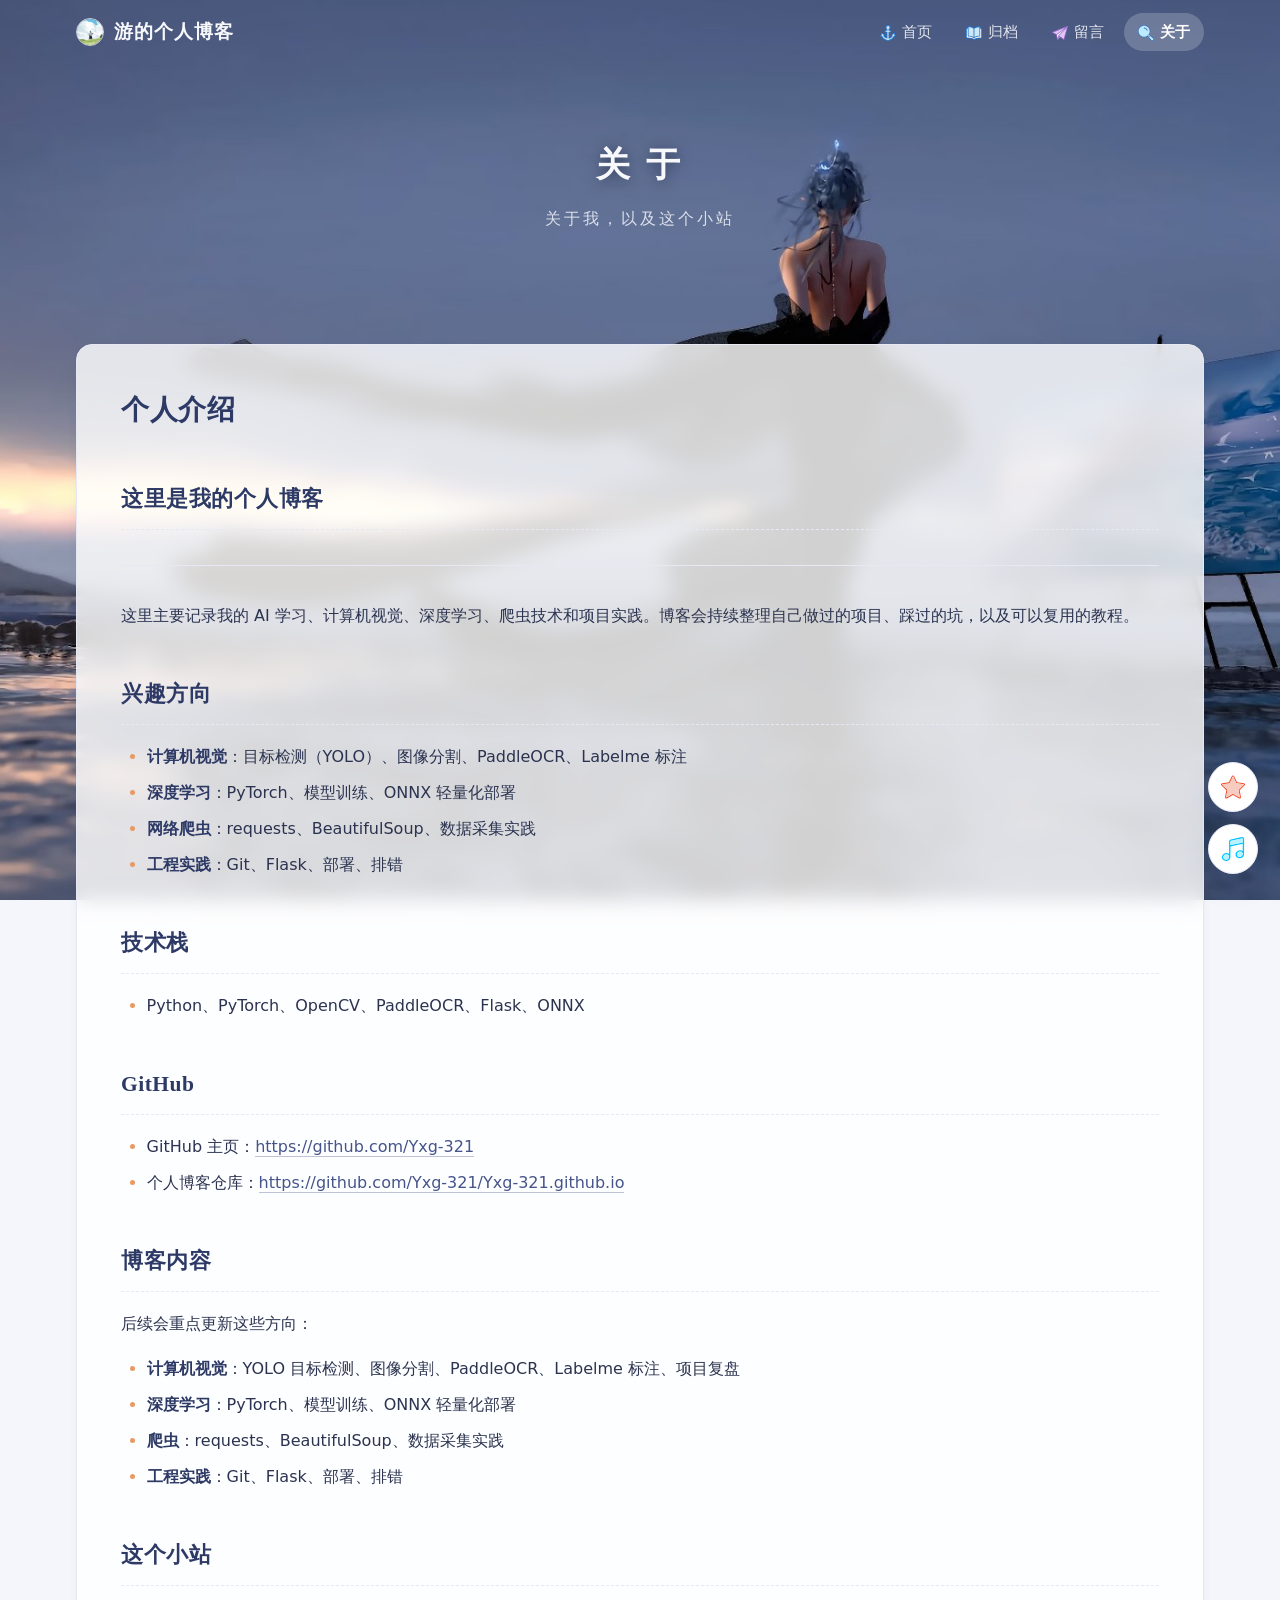
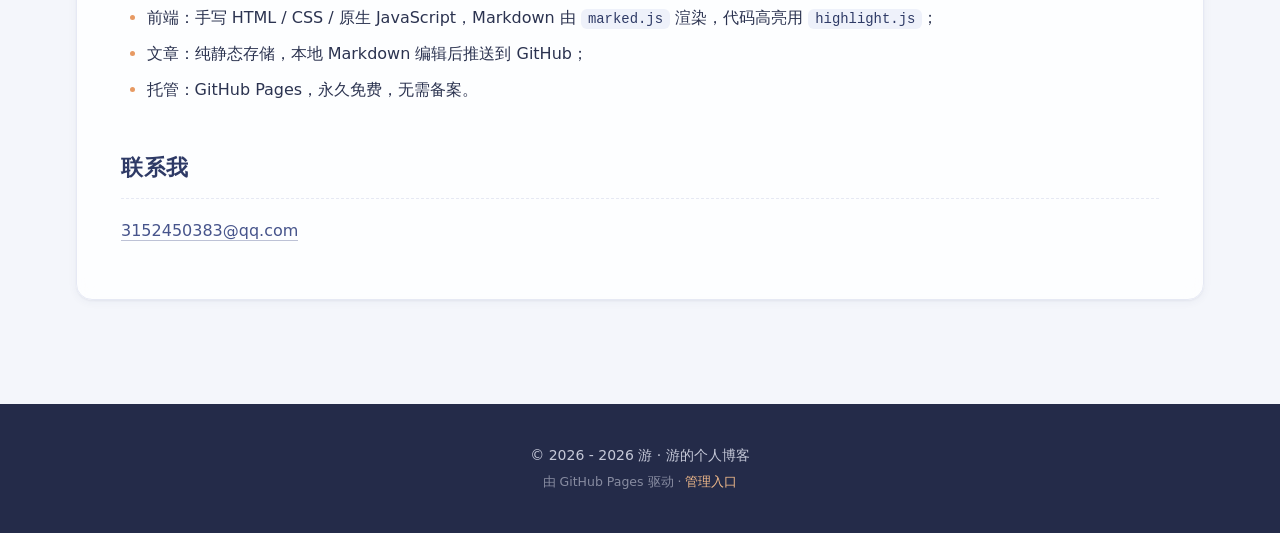
==== commit 14f580fc: "关于页去掉学业信息，只保留技术方向" ====
--- a/about.html
+++ b/about.html
@@ -39,11 +39,17 @@
         <hr>
         <p>这里主要记录我的 AI 学习、计算机视觉、深度学习、爬虫技术和项目实践。博客会持续整理自己做过的项目、踩过的坑，以及可以复用的教程。</p>
 
-        <h2>基本信息</h2>
+        <h2>兴趣方向</h2>
         <ul>
-          <li><strong>专业方向</strong>：人工智能</li>
-          <li><strong>兴趣方向</strong>：计算机视觉、目标检测（YOLO）、深度学习、网络爬虫、模型部署</li>
-          <li><strong>技术栈</strong>：Python、PyTorch、OpenCV、PaddleOCR、Flask、ONNX</li>
+          <li><strong>计算机视觉</strong>：目标检测（YOLO）、图像分割、PaddleOCR、Labelme 标注</li>
+          <li><strong>深度学习</strong>：PyTorch、模型训练、ONNX 轻量化部署</li>
+          <li><strong>网络爬虫</strong>：requests、BeautifulSoup、数据采集实践</li>
+          <li><strong>工程实践</strong>：Git、Flask、部署、排错</li>
+        </ul>
+
+        <h2>技术栈</h2>
+        <ul>
+          <li>Python、PyTorch、OpenCV、PaddleOCR、Flask、ONNX</li>
         </ul>
 
         <h2>GitHub</h2>
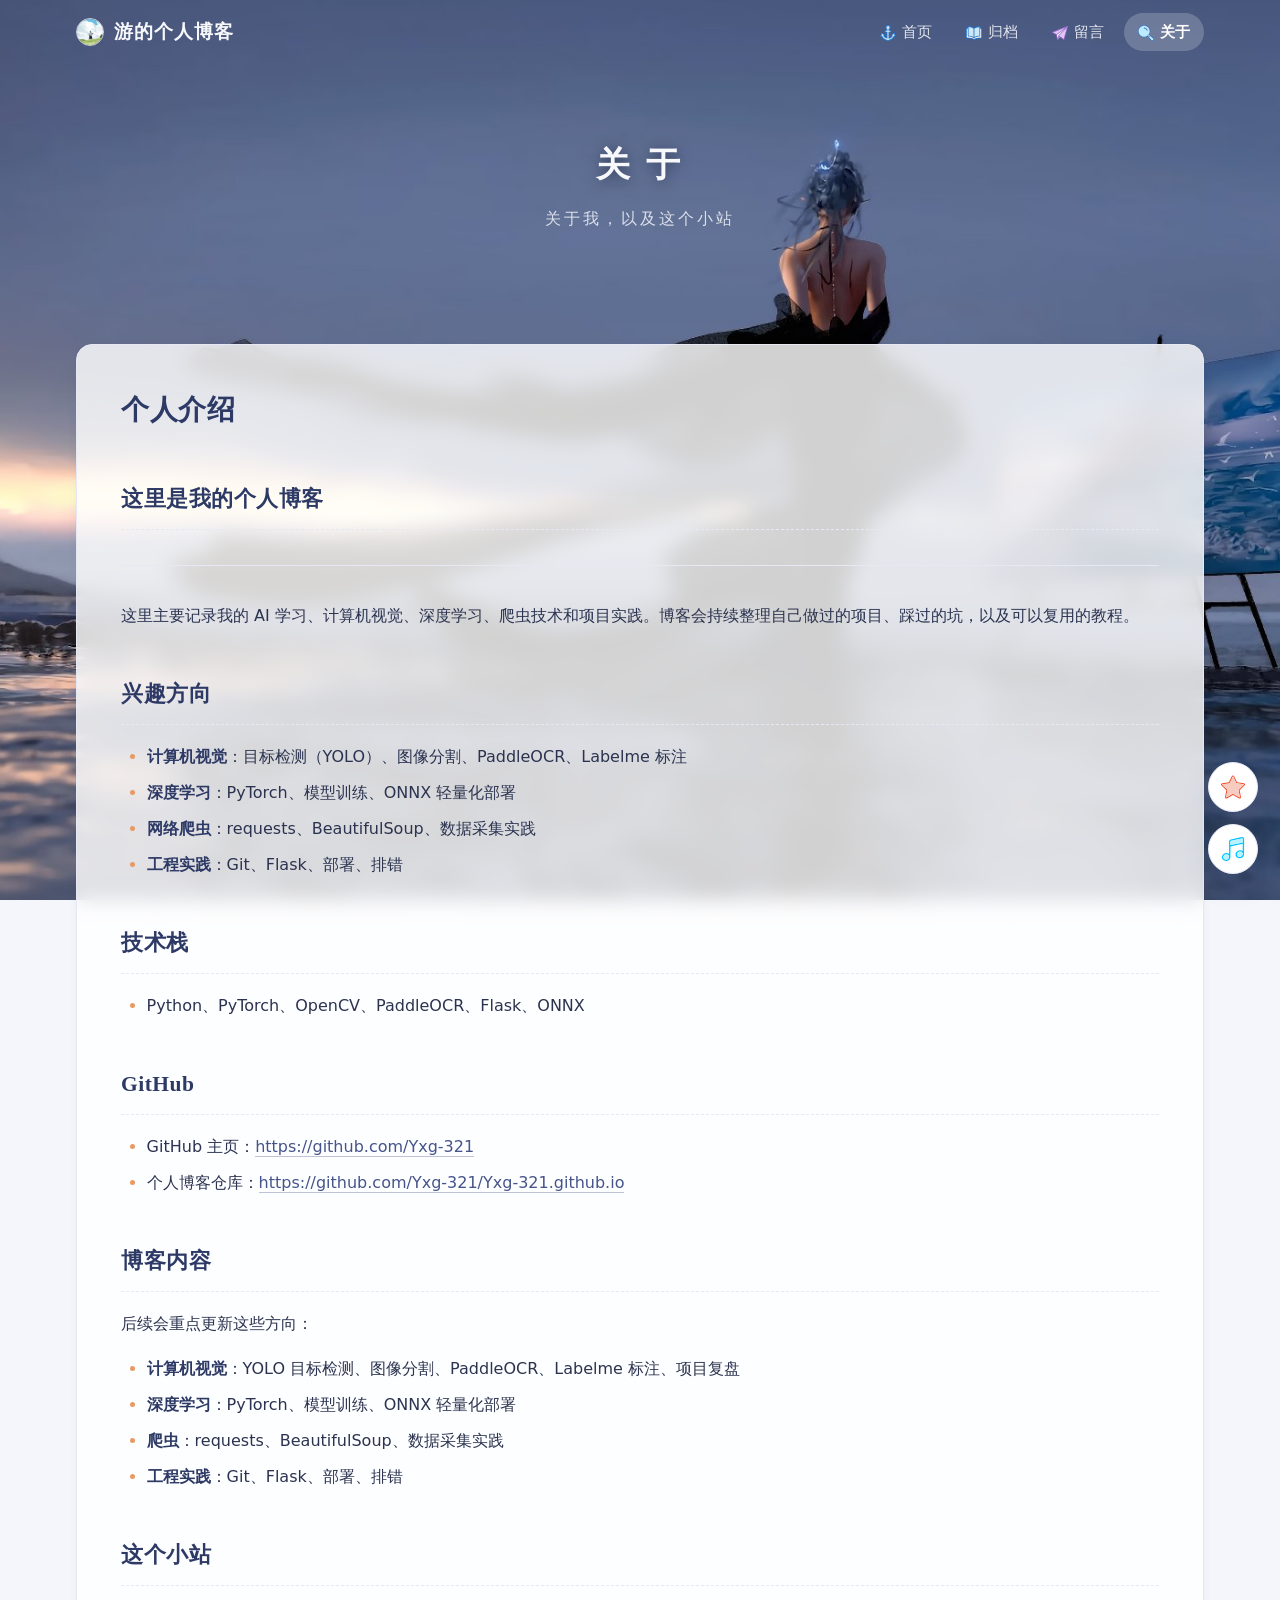
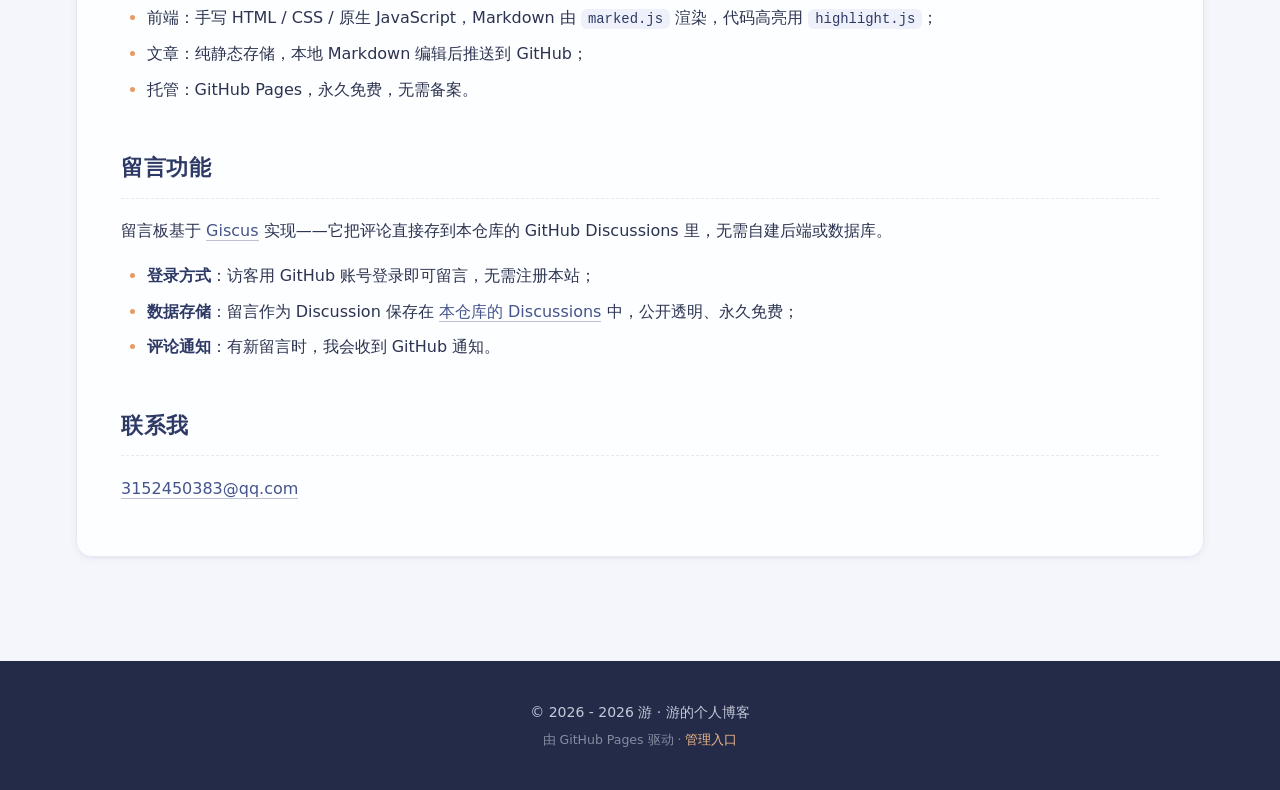
==== commit 05ebbf32: "关于页补充留言功能实现说明" ====
--- a/about.html
+++ b/about.html
@@ -74,6 +74,14 @@
           <li>托管：GitHub Pages，永久免费，无需备案。</li>
         </ul>
 
+        <h2>留言功能</h2>
+        <p>留言板基于 <a href="https://giscus.app/" target="_blank">Giscus</a> 实现——它把评论直接存到本仓库的 GitHub Discussions 里，无需自建后端或数据库。</p>
+        <ul>
+          <li><strong>登录方式</strong>：访客用 GitHub 账号登录即可留言，无需注册本站；</li>
+          <li><strong>数据存储</strong>：留言作为 Discussion 保存在 <a href="https://github.com/Yxg-321/Yxg-321.github.io/discussions" target="_blank">本仓库的 Discussions</a> 中，公开透明、永久免费；</li>
+          <li><strong>评论通知</strong>：有新留言时，我会收到 GitHub 通知。</li>
+        </ul>
+
         <h2>联系我</h2>
         <p><a href="mailto:3152450383@qq.com">3152450383@qq.com</a></p>
       </div>
